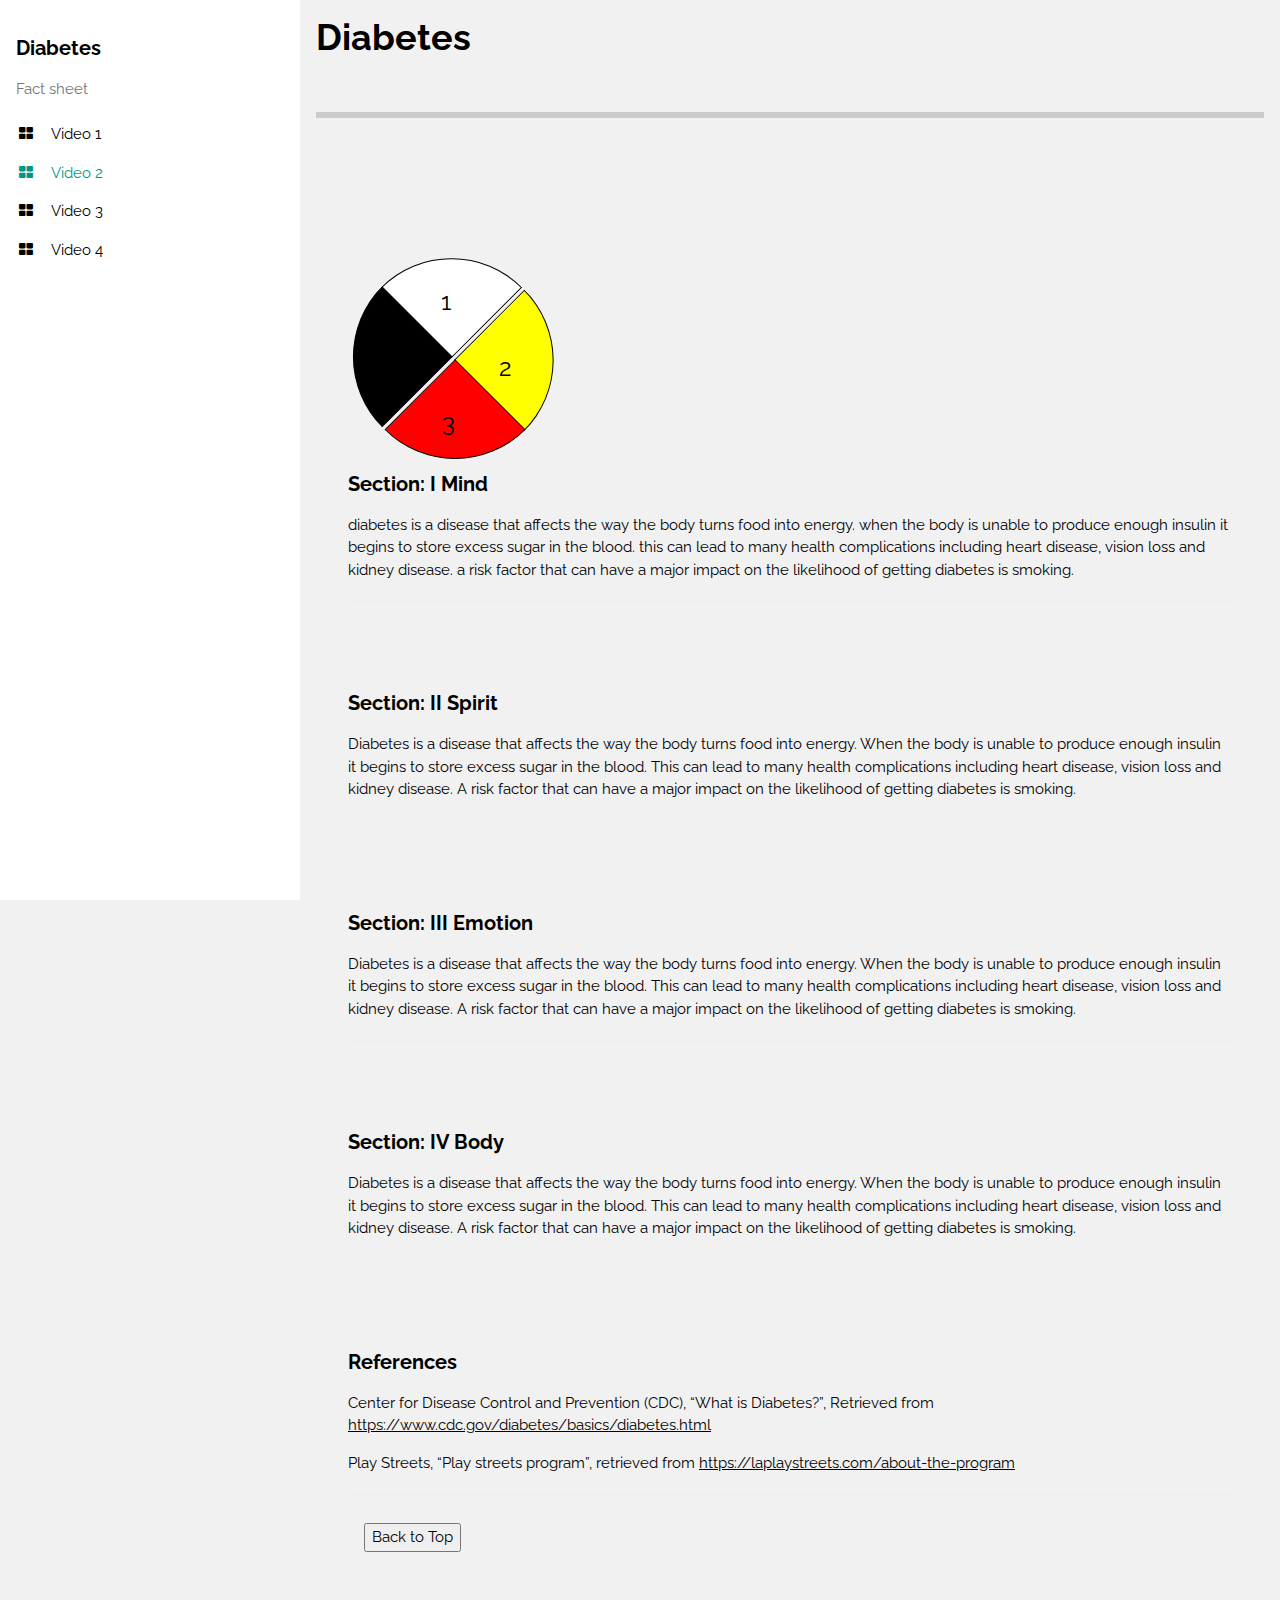
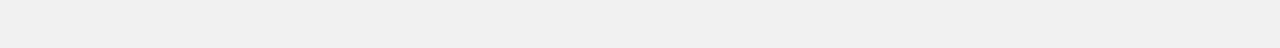
==== page2.html @ fb4cabe8 "added starter files" ====
<!DOCTYPE html>
<html>
<head>
<title>Page 2</title>
<meta charset="UTF-8">
<meta name="viewport" content="width=device-width, initial-scale=1">
<link rel="stylesheet" href="style.css">
<link rel="stylesheet" href="https://fonts.googleapis.com/css?family=Raleway">
<link rel="stylesheet" href="https://cdnjs.cloudflare.com/ajax/libs/font-awesome/4.7.0/css/font-awesome.min.css">
<style>
body,h1,h2,h3,h4,h5,h6 {font-family: "Raleway", sans-serif}
</style>
</head>
<body class="w3-light-grey w3-content" style="max-width:1600px">

<!-- Sidebar/menu -->
<nav class="w3-sidebar w3-collapse w3-white w3-animate-left" style="z-index:3;width:300px;" id="mySidebar"><br>
  <div class="w3-container">
    <a href="#" onclick="w3_close()" class="w3-hide-large w3-right w3-jumbo w3-padding w3-hover-grey" title="close menu">
      <i class="fa fa-remove"></i>
    </a>
    <h4><b>Diabetes</b></h4>
    <p class="w3-text-grey">Fact sheet</p>
  </div>
  <div class="w3-bar-block">

<a href="index.html" onclick="w3_close()" class="w3-bar-item w3-button w3-padding"><i class="fa fa-th-large fa-fw w3-margin-right"></i>Video 1</a> 

<a href="page3.html" onclick="w3_close()" class="w3-bar-item w3-button w3-padding w3-text-teal"><i class="fa fa-th-large fa-fw w3-margin-right"></i>Video 2</a> 

<a href="page3.html" onclick="w3_close()" class="w3-bar-item w3-button w3-padding"><i class="fa fa-th-large fa-fw w3-margin-right"></i>Video 3</a> 

<a href="page4.html" onclick="w3_close()" class="w3-bar-item w3-button w3-padding"><i class="fa fa-th-large fa-fw w3-margin-right"></i>Video 4</a> 

  </div>

</nav>

<!-- Overlay effect when opening sidebar on small screens -->
<div class="w3-overlay w3-hide-large w3-animate-opacity" onclick="w3_close()" style="cursor:pointer" title="close side menu" id="myOverlay"></div>

<!-- !PAGE CONTENT! -->
<div class="w3-main" style="margin-left:300px">

  <!-- Header -->
  <header id="portfolio">
    <span class="w3-button w3-hide-large w3-xxlarge w3-hover-text-grey" onclick="w3_open()"><i class="fa fa-bars"></i></span>
    <div class="w3-container">
    <h1><b>Diabetes</b></h1>
    <div class="w3-section w3-bottombar w3-padding-16">
    </div>
    </div>
  </header>
  

  <div class="w3-container w3-padding-large" style="margin-bottom:32px">
 


    <div class="w3-third w3-container w3-margin-bottom">

<div class="main">
  <div class="parent-div">
      <div class="part1"><span>1</span></div>
      <div class="part2"><span>2</span></div>
    </div>
  <div  class="parent-div">
      <div class="part3"><span>4</span></div>
      <div class="part4"><span>3</span></div>
  </div>
</div>
</div>










  <div class="w3-container w3-padding-large" style="margin-bottom:32px">
    <h4><b>Section: I Mind</b></h4>
    <p>diabetes is a disease that affects the way the body turns food into energy. when the body is unable to produce enough insulin it begins to store excess sugar in the blood. this can lead to many health complications including heart disease, vision loss and kidney disease. a risk factor that can have a major impact on the likelihood of getting diabetes is smoking. </p>

    <hr>
  </div>


  <div class="w3-container w3-padding-large" style="margin-bottom:32px">
    <h4><b>Section: II Spirit</b></h4>
    <p>Diabetes is a disease that affects the way the body turns food into energy. When the body is unable to produce enough insulin it begins to store excess sugar in the blood. This can lead to many health complications including heart disease, vision loss and kidney disease. A risk factor that can have a major impact on the likelihood of getting diabetes is smoking. </p>

    <hr>
  </div>






  <div class="w3-container w3-padding-large" style="margin-bottom:32px">
    <h4><b>Section: III Emotion</b></h4>
    <p>Diabetes is a disease that affects the way the body turns food into energy. When the body is unable to produce enough insulin it begins to store excess sugar in the blood. This can lead to many health complications including heart disease, vision loss and kidney disease. A risk factor that can have a major impact on the likelihood of getting diabetes is smoking. </p>

    <hr>
  </div>






  <div class="w3-container w3-padding-large" style="margin-bottom:32px">
    <h4><b>Section: IV Body</b></h4>
    <p>Diabetes is a disease that affects the way the body turns food into energy. When the body is unable to produce enough insulin it begins to store excess sugar in the blood. This can lead to many health complications including heart disease, vision loss and kidney disease. A risk factor that can have a major impact on the likelihood of getting diabetes is smoking. </p>

    <hr>
  </div>








  <div class="w3-container w3-padding-large" style="margin-bottom:32px">
    <h4><b>References</b></h4>
    <p>Center for Disease Control and Prevention (CDC), “What is Diabetes?”, Retrieved from <a href="https://www.cdc.gov/diabetes/basics/diabetes.html">https://www.cdc.gov/diabetes/basics/diabetes.html</a></p>

    <p>Play Streets, “Play streets program”, retrieved from <a href=" https://laplaystreets.com/about-the-program "> https://laplaystreets.com/about-the-program </a></p>

    <hr>


    
    
  
  <!-- Footer -->
 <footer>
      <a href="#portfolio" onclick="w3_close()" class="w3-bar-item w3-button w3-padding"><button>Back to Top</button></a> 
 </footer>

<!-- End page content -->
</div>

<script>
// Script to open and close sidebar
function w3_open() {
    document.getElementById("mySidebar").style.display = "block";
    document.getElementById("myOverlay").style.display = "block";
}
 
function w3_close() {
    document.getElementById("mySidebar").style.display = "none";
    document.getElementById("myOverlay").style.display = "none";
}
</script>

</body>
</html>
---- style.css ----
/* W3.CSS 4.15 December 2020 by Jan Egil and Borge Refsnes */
html{box-sizing:border-box}*,*:before,*:after{box-sizing:inherit}
/* Extract from normalize.css by Nicolas Gallagher and Jonathan Neal git.io/normalize */
html{-ms-text-size-adjust:100%;-webkit-text-size-adjust:100%}body{margin:0}
article,aside,details,figcaption,figure,footer,header,main,menu,nav,section{display:block}summary{display:list-item}
audio,canvas,progress,video{display:inline-block}progress{vertical-align:baseline}
audio:not([controls]){display:none;height:0}[hidden],template{display:none}
a{background-color:transparent}a:active,a:hover{outline-width:0}
abbr[title]{border-bottom:none;text-decoration:underline;text-decoration:underline dotted}
b,strong{font-weight:bolder}dfn{font-style:italic}mark{background:#ff0;color:#000}
small{font-size:80%}sub,sup{font-size:75%;line-height:0;position:relative;vertical-align:baseline}
sub{bottom:-0.25em}sup{top:-0.5em}figure{margin:1em 40px}img{border-style:none}
code,kbd,pre,samp{font-family:monospace,monospace;font-size:1em}hr{box-sizing:content-box;height:0;overflow:visible}
button,input,select,textarea,optgroup{font:inherit;margin:0}optgroup{font-weight:bold}
button,input{overflow:visible}button,select{text-transform:none}
button,[type=button],[type=reset],[type=submit]{-webkit-appearance:button}
button::-moz-focus-inner,[type=button]::-moz-focus-inner,[type=reset]::-moz-focus-inner,[type=submit]::-moz-focus-inner{border-style:none;padding:0}
button:-moz-focusring,[type=button]:-moz-focusring,[type=reset]:-moz-focusring,[type=submit]:-moz-focusring{outline:1px dotted ButtonText}
fieldset{border:1px solid #c0c0c0;margin:0 2px;padding:.35em .625em .75em}
legend{color:inherit;display:table;max-width:100%;padding:0;white-space:normal}textarea{overflow:auto}
[type=checkbox],[type=radio]{padding:0}
[type=number]::-webkit-inner-spin-button,[type=number]::-webkit-outer-spin-button{height:auto}
[type=search]{-webkit-appearance:textfield;outline-offset:-2px}
[type=search]::-webkit-search-decoration{-webkit-appearance:none}
::-webkit-file-upload-button{-webkit-appearance:button;font:inherit}
/* End extract */
html,body{font-family:Verdana,sans-serif;font-size:15px;line-height:1.5}html{overflow-x:hidden}
h1{font-size:36px}h2{font-size:30px}h3{font-size:24px}h4{font-size:20px}h5{font-size:18px}h6{font-size:16px}
.w3-serif{font-family:serif}.w3-sans-serif{font-family:sans-serif}.w3-cursive{font-family:cursive}.w3-monospace{font-family:monospace}
h1,h2,h3,h4,h5,h6{font-family:"Segoe UI",Arial,sans-serif;font-weight:400;margin:10px 0}.w3-wide{letter-spacing:4px}
hr{border:0;border-top:1px solid #eee;margin:20px 0}
.w3-image{max-width:100%;height:auto}img{vertical-align:middle}a{color:inherit}
.w3-table,.w3-table-all{border-collapse:collapse;border-spacing:0;width:100%;display:table}.w3-table-all{border:1px solid #ccc}
.w3-bordered tr,.w3-table-all tr{border-bottom:1px solid #ddd}.w3-striped tbody tr:nth-child(even){background-color:#f1f1f1}
.w3-table-all tr:nth-child(odd){background-color:#fff}.w3-table-all tr:nth-child(even){background-color:#f1f1f1}
.w3-hoverable tbody tr:hover,.w3-ul.w3-hoverable li:hover{background-color:#ccc}.w3-centered tr th,.w3-centered tr td{text-align:center}
.w3-table td,.w3-table th,.w3-table-all td,.w3-table-all th{padding:8px 8px;display:table-cell;text-align:left;vertical-align:top}
.w3-table th:first-child,.w3-table td:first-child,.w3-table-all th:first-child,.w3-table-all td:first-child{padding-left:16px}
.w3-btn,.w3-button{border:none;display:inline-block;padding:8px 16px;vertical-align:middle;overflow:hidden;text-decoration:none;color:inherit;background-color:inherit;text-align:center;cursor:pointer;white-space:nowrap}
.w3-btn:hover{box-shadow:0 8px 16px 0 rgba(0,0,0,0.2),0 6px 20px 0 rgba(0,0,0,0.19)}
.w3-btn,.w3-button{-webkit-touch-callout:none;-webkit-user-select:none;-khtml-user-select:none;-moz-user-select:none;-ms-user-select:none;user-select:none}   
.w3-disabled,.w3-btn:disabled,.w3-button:disabled{cursor:not-allowed;opacity:0.3}.w3-disabled *,:disabled *{pointer-events:none}
.w3-btn.w3-disabled:hover,.w3-btn:disabled:hover{box-shadow:none}
.w3-badge,.w3-tag{background-color:#000;color:#fff;display:inline-block;padding-left:8px;padding-right:8px;text-align:center}.w3-badge{border-radius:50%}
.w3-ul{list-style-type:none;padding:0;margin:0}.w3-ul li{padding:8px 16px;border-bottom:1px solid #ddd}.w3-ul li:last-child{border-bottom:none}
.w3-tooltip,.w3-display-container{position:relative}.w3-tooltip .w3-text{display:none}.w3-tooltip:hover .w3-text{display:inline-block}
.w3-ripple:active{opacity:0.5}.w3-ripple{transition:opacity 0s}
.w3-input{padding:8px;display:block;border:none;border-bottom:1px solid #ccc;width:100%}
.w3-select{padding:9px 0;width:100%;border:none;border-bottom:1px solid #ccc}
.w3-dropdown-click,.w3-dropdown-hover{position:relative;display:inline-block;cursor:pointer}
.w3-dropdown-hover:hover .w3-dropdown-content{display:block}
.w3-dropdown-hover:first-child,.w3-dropdown-click:hover{background-color:#ccc;color:#000}
.w3-dropdown-hover:hover > .w3-button:first-child,.w3-dropdown-click:hover > .w3-button:first-child{background-color:#ccc;color:#000}
.w3-dropdown-content{cursor:auto;color:#000;background-color:#fff;display:none;position:absolute;min-width:160px;margin:0;padding:0;z-index:1}
.w3-check,.w3-radio{width:24px;height:24px;position:relative;top:6px}
.w3-sidebar{height:100%;width:200px;background-color:#fff;position:fixed!important;z-index:1;overflow:auto}
.w3-bar-block .w3-dropdown-hover,.w3-bar-block .w3-dropdown-click{width:100%}
.w3-bar-block .w3-dropdown-hover .w3-dropdown-content,.w3-bar-block .w3-dropdown-click .w3-dropdown-content{min-width:100%}
.w3-bar-block .w3-dropdown-hover .w3-button,.w3-bar-block .w3-dropdown-click .w3-button{width:100%;text-align:left;padding:8px 16px}
.w3-main,#main{transition:margin-left .4s}
.w3-modal{z-index:3;display:none;padding-top:100px;position:fixed;left:0;top:0;width:100%;height:100%;overflow:auto;background-color:rgb(0,0,0);background-color:rgba(0,0,0,0.4)}
.w3-modal-content{margin:auto;background-color:#fff;position:relative;padding:0;outline:0;width:600px}
.w3-bar{width:100%;overflow:hidden}.w3-center .w3-bar{display:inline-block;width:auto}
.w3-bar .w3-bar-item{padding:8px 16px;float:left;width:auto;border:none;display:block;outline:0}
.w3-bar .w3-dropdown-hover,.w3-bar .w3-dropdown-click{position:static;float:left}
.w3-bar .w3-button{white-space:normal}
.w3-bar-block .w3-bar-item{width:100%;display:block;padding:8px 16px;text-align:left;border:none;white-space:normal;float:none;outline:0}
.w3-bar-block.w3-center .w3-bar-item{text-align:center}.w3-block{display:block;width:100%}
.w3-responsive{display:block;overflow-x:auto}
.w3-container:after,.w3-container:before,.w3-panel:after,.w3-panel:before,.w3-row:after,.w3-row:before,.w3-row-padding:after,.w3-row-padding:before,
.w3-cell-row:before,.w3-cell-row:after,.w3-clear:after,.w3-clear:before,.w3-bar:before,.w3-bar:after{content:"";display:table;clear:both}
.w3-col,.w3-half,.w3-third,.w3-twothird,.w3-threequarter,.w3-quarter{float:left;width:100%}
.w3-col.s1{width:8.33333%}.w3-col.s2{width:16.66666%}.w3-col.s3{width:24.99999%}.w3-col.s4{width:33.33333%}
.w3-col.s5{width:41.66666%}.w3-col.s6{width:49.99999%}.w3-col.s7{width:58.33333%}.w3-col.s8{width:66.66666%}
.w3-col.s9{width:74.99999%}.w3-col.s10{width:83.33333%}.w3-col.s11{width:91.66666%}.w3-col.s12{width:99.99999%}
@media (min-width:601px){.w3-col.m1{width:8.33333%}.w3-col.m2{width:16.66666%}.w3-col.m3,.w3-quarter{width:24.99999%}.w3-col.m4,.w3-third{width:33.33333%}
.w3-col.m5{width:41.66666%}.w3-col.m6,.w3-half{width:49.99999%}.w3-col.m7{width:58.33333%}.w3-col.m8,.w3-twothird{width:66.66666%}
.w3-col.m9,.w3-threequarter{width:74.99999%}.w3-col.m10{width:83.33333%}.w3-col.m11{width:91.66666%}.w3-col.m12{width:99.99999%}}
@media (min-width:993px){.w3-col.l1{width:8.33333%}.w3-col.l2{width:16.66666%}.w3-col.l3{width:24.99999%}.w3-col.l4{width:33.33333%}
.w3-col.l5{width:41.66666%}.w3-col.l6{width:49.99999%}.w3-col.l7{width:58.33333%}.w3-col.l8{width:66.66666%}
.w3-col.l9{width:74.99999%}.w3-col.l10{width:83.33333%}.w3-col.l11{width:91.66666%}.w3-col.l12{width:99.99999%}}
.w3-rest{overflow:hidden}.w3-stretch{margin-left:-16px;margin-right:-16px}
.w3-content,.w3-auto{margin-left:auto;margin-right:auto}.w3-content{max-width:980px}.w3-auto{max-width:1140px}
.w3-cell-row{display:table;width:100%}.w3-cell{display:table-cell}
.w3-cell-top{vertical-align:top}.w3-cell-middle{vertical-align:middle}.w3-cell-bottom{vertical-align:bottom}
.w3-hide{display:none!important}.w3-show-block,.w3-show{display:block!important}.w3-show-inline-block{display:inline-block!important}
@media (max-width:1205px){.w3-auto{max-width:95%}}
@media (max-width:600px){.w3-modal-content{margin:0 10px;width:auto!important}.w3-modal{padding-top:30px}
.w3-dropdown-hover.w3-mobile .w3-dropdown-content,.w3-dropdown-click.w3-mobile .w3-dropdown-content{position:relative}	
.w3-hide-small{display:none!important}.w3-mobile{display:block;width:100%!important}.w3-bar-item.w3-mobile,.w3-dropdown-hover.w3-mobile,.w3-dropdown-click.w3-mobile{text-align:center}
.w3-dropdown-hover.w3-mobile,.w3-dropdown-hover.w3-mobile .w3-btn,.w3-dropdown-hover.w3-mobile .w3-button,.w3-dropdown-click.w3-mobile,.w3-dropdown-click.w3-mobile .w3-btn,.w3-dropdown-click.w3-mobile .w3-button{width:100%}}
@media (max-width:768px){.w3-modal-content{width:500px}.w3-modal{padding-top:50px}}
@media (min-width:993px){.w3-modal-content{width:900px}.w3-hide-large{display:none!important}.w3-sidebar.w3-collapse{display:block!important}}
@media (max-width:992px) and (min-width:601px){.w3-hide-medium{display:none!important}}
@media (max-width:992px){.w3-sidebar.w3-collapse{display:none}.w3-main{margin-left:0!important;margin-right:0!important}.w3-auto{max-width:100%}}
.w3-top,.w3-bottom{position:fixed;width:100%;z-index:1}.w3-top{top:0}.w3-bottom{bottom:0}
.w3-overlay{position:fixed;display:none;width:100%;height:100%;top:0;left:0;right:0;bottom:0;background-color:rgba(0,0,0,0.5);z-index:2}
.w3-display-topleft{position:absolute;left:0;top:0}.w3-display-topright{position:absolute;right:0;top:0}
.w3-display-bottomleft{position:absolute;left:0;bottom:0}.w3-display-bottomright{position:absolute;right:0;bottom:0}
.w3-display-middle{position:absolute;top:50%;left:50%;transform:translate(-50%,-50%);-ms-transform:translate(-50%,-50%)}
.w3-display-left{position:absolute;top:50%;left:0%;transform:translate(0%,-50%);-ms-transform:translate(-0%,-50%)}
.w3-display-right{position:absolute;top:50%;right:0%;transform:translate(0%,-50%);-ms-transform:translate(0%,-50%)}
.w3-display-topmiddle{position:absolute;left:50%;top:0;transform:translate(-50%,0%);-ms-transform:translate(-50%,0%)}
.w3-display-bottommiddle{position:absolute;left:50%;bottom:0;transform:translate(-50%,0%);-ms-transform:translate(-50%,0%)}
.w3-display-container:hover .w3-display-hover{display:block}.w3-display-container:hover span.w3-display-hover{display:inline-block}.w3-display-hover{display:none}
.w3-display-position{position:absolute}
.w3-circle{border-radius:50%}
.w3-round-small{border-radius:2px}.w3-round,.w3-round-medium{border-radius:4px}.w3-round-large{border-radius:8px}.w3-round-xlarge{border-radius:16px}.w3-round-xxlarge{border-radius:32px}
.w3-row-padding,.w3-row-padding>.w3-half,.w3-row-padding>.w3-third,.w3-row-padding>.w3-twothird,.w3-row-padding>.w3-threequarter,.w3-row-padding>.w3-quarter,.w3-row-padding>.w3-col{padding:0 8px}
.w3-container,.w3-panel{padding:0.01em 16px}.w3-panel{margin-top:16px;margin-bottom:16px}
.w3-code,.w3-codespan{font-family:Consolas,"courier new";font-size:16px}
.w3-code{width:auto;background-color:#fff;padding:8px 12px;border-left:4px solid #4CAF50;word-wrap:break-word}
.w3-codespan{color:crimson;background-color:#f1f1f1;padding-left:4px;padding-right:4px;font-size:110%}
.w3-card,.w3-card-2{box-shadow:0 2px 5px 0 rgba(0,0,0,0.16),0 2px 10px 0 rgba(0,0,0,0.12)}
.w3-card-4,.w3-hover-shadow:hover{box-shadow:0 4px 10px 0 rgba(0,0,0,0.2),0 4px 20px 0 rgba(0,0,0,0.19)}
.w3-spin{animation:w3-spin 2s infinite linear}@keyframes w3-spin{0%{transform:rotate(0deg)}100%{transform:rotate(359deg)}}
.w3-animate-fading{animation:fading 10s infinite}@keyframes fading{0%{opacity:0}50%{opacity:1}100%{opacity:0}}
.w3-animate-opacity{animation:opac 0.8s}@keyframes opac{from{opacity:0} to{opacity:1}}
.w3-animate-top{position:relative;animation:animatetop 0.4s}@keyframes animatetop{from{top:-300px;opacity:0} to{top:0;opacity:1}}
.w3-animate-left{position:relative;animation:animateleft 0.4s}@keyframes animateleft{from{left:-300px;opacity:0} to{left:0;opacity:1}}
.w3-animate-right{position:relative;animation:animateright 0.4s}@keyframes animateright{from{right:-300px;opacity:0} to{right:0;opacity:1}}
.w3-animate-bottom{position:relative;animation:animatebottom 0.4s}@keyframes animatebottom{from{bottom:-300px;opacity:0} to{bottom:0;opacity:1}}
.w3-animate-zoom {animation:animatezoom 0.6s}@keyframes animatezoom{from{transform:scale(0)} to{transform:scale(1)}}
.w3-animate-input{transition:width 0.4s ease-in-out}.w3-animate-input:focus{width:100%!important}
.w3-opacity,.w3-hover-opacity:hover{opacity:0.60}.w3-opacity-off,.w3-hover-opacity-off:hover{opacity:1}
.w3-opacity-max{opacity:0.25}.w3-opacity-min{opacity:0.75}
.w3-greyscale-max,.w3-grayscale-max,.w3-hover-greyscale:hover,.w3-hover-grayscale:hover{filter:grayscale(100%)}
.w3-greyscale,.w3-grayscale{filter:grayscale(75%)}.w3-greyscale-min,.w3-grayscale-min{filter:grayscale(50%)}
.w3-sepia{filter:sepia(75%)}.w3-sepia-max,.w3-hover-sepia:hover{filter:sepia(100%)}.w3-sepia-min{filter:sepia(50%)}
.w3-tiny{font-size:10px!important}.w3-small{font-size:12px!important}.w3-medium{font-size:15px!important}.w3-large{font-size:18px!important}
.w3-xlarge{font-size:24px!important}.w3-xxlarge{font-size:36px!important}.w3-xxxlarge{font-size:48px!important}.w3-jumbo{font-size:64px!important}
.w3-left-align{text-align:left!important}.w3-right-align{text-align:right!important}.w3-justify{text-align:justify!important}.w3-center{text-align:center!important}
.w3-border-0{border:0!important}.w3-border{border:1px solid #ccc!important}
.w3-border-top{border-top:1px solid #ccc!important}.w3-border-bottom{border-bottom:1px solid #ccc!important}
.w3-border-left{border-left:1px solid #ccc!important}.w3-border-right{border-right:1px solid #ccc!important}
.w3-topbar{border-top:6px solid #ccc!important}.w3-bottombar{border-bottom:6px solid #ccc!important}
.w3-leftbar{border-left:6px solid #ccc!important}.w3-rightbar{border-right:6px solid #ccc!important}
.w3-section,.w3-code{margin-top:16px!important;margin-bottom:16px!important}
.w3-margin{margin:16px!important}.w3-margin-top{margin-top:16px!important}.w3-margin-bottom{margin-bottom:16px!important}
.w3-margin-left{margin-left:16px!important}.w3-margin-right{margin-right:16px!important}
.w3-padding-small{padding:4px 8px!important}.w3-padding{padding:8px 16px!important}.w3-padding-large{padding:12px 24px!important}
.w3-padding-16{padding-top:16px!important;padding-bottom:16px!important}.w3-padding-24{padding-top:24px!important;padding-bottom:24px!important}
.w3-padding-32{padding-top:32px!important;padding-bottom:32px!important}.w3-padding-48{padding-top:48px!important;padding-bottom:48px!important}
.w3-padding-64{padding-top:64px!important;padding-bottom:64px!important}
.w3-padding-top-64{padding-top:64px!important}.w3-padding-top-48{padding-top:48px!important}
.w3-padding-top-32{padding-top:32px!important}.w3-padding-top-24{padding-top:24px!important}
.w3-left{float:left!important}.w3-right{float:right!important}
.w3-button:hover{color:#000!important;background-color:#ccc!important}
.w3-transparent,.w3-hover-none:hover{background-color:transparent!important}
.w3-hover-none:hover{box-shadow:none!important}
/* Colors */
.w3-amber,.w3-hover-amber:hover{color:#000!important;background-color:#ffc107!important}
.w3-aqua,.w3-hover-aqua:hover{color:#000!important;background-color:#00ffff!important}
.w3-blue,.w3-hover-blue:hover{color:#fff!important;background-color:#2196F3!important}
.w3-light-blue,.w3-hover-light-blue:hover{color:#000!important;background-color:#87CEEB!important}
.w3-brown,.w3-hover-brown:hover{color:#fff!important;background-color:#795548!important}
.w3-cyan,.w3-hover-cyan:hover{color:#000!important;background-color:#00bcd4!important}
.w3-blue-grey,.w3-hover-blue-grey:hover,.w3-blue-gray,.w3-hover-blue-gray:hover{color:#fff!important;background-color:#607d8b!important}
.w3-green,.w3-hover-green:hover{color:#fff!important;background-color:#4CAF50!important}
.w3-light-green,.w3-hover-light-green:hover{color:#000!important;background-color:#8bc34a!important}
.w3-indigo,.w3-hover-indigo:hover{color:#fff!important;background-color:#3f51b5!important}
.w3-khaki,.w3-hover-khaki:hover{color:#000!important;background-color:#f0e68c!important}
.w3-lime,.w3-hover-lime:hover{color:#000!important;background-color:#cddc39!important}
.w3-orange,.w3-hover-orange:hover{color:#000!important;background-color:#ff9800!important}
.w3-deep-orange,.w3-hover-deep-orange:hover{color:#fff!important;background-color:#ff5722!important}
.w3-pink,.w3-hover-pink:hover{color:#fff!important;background-color:#e91e63!important}
.w3-purple,.w3-hover-purple:hover{color:#fff!important;background-color:#9c27b0!important}
.w3-deep-purple,.w3-hover-deep-purple:hover{color:#fff!important;background-color:#673ab7!important}
.w3-red,.w3-hover-red:hover{color:#fff!important;background-color:#f44336!important}
.w3-sand,.w3-hover-sand:hover{color:#000!important;background-color:#fdf5e6!important}
.w3-teal,.w3-hover-teal:hover{color:#fff!important;background-color:#009688!important}
.w3-yellow,.w3-hover-yellow:hover{color:#000!important;background-color:#ffeb3b!important}
.w3-white,.w3-hover-white:hover{color:#000!important;background-color:#fff!important}
.w3-black,.w3-hover-black:hover{color:#fff!important;background-color:#000!important}
.w3-grey,.w3-hover-grey:hover,.w3-gray,.w3-hover-gray:hover{color:#000!important;background-color:#9e9e9e!important}
.w3-light-grey,.w3-hover-light-grey:hover,.w3-light-gray,.w3-hover-light-gray:hover{color:#000!important;background-color:#f1f1f1!important}
.w3-dark-grey,.w3-hover-dark-grey:hover,.w3-dark-gray,.w3-hover-dark-gray:hover{color:#fff!important;background-color:#616161!important}
.w3-pale-red,.w3-hover-pale-red:hover{color:#000!important;background-color:#ffdddd!important}
.w3-pale-green,.w3-hover-pale-green:hover{color:#000!important;background-color:#ddffdd!important}
.w3-pale-yellow,.w3-hover-pale-yellow:hover{color:#000!important;background-color:#ffffcc!important}
.w3-pale-blue,.w3-hover-pale-blue:hover{color:#000!important;background-color:#ddffff!important}
.w3-text-amber,.w3-hover-text-amber:hover{color:#ffc107!important}
.w3-text-aqua,.w3-hover-text-aqua:hover{color:#00ffff!important}
.w3-text-blue,.w3-hover-text-blue:hover{color:#2196F3!important}
.w3-text-light-blue,.w3-hover-text-light-blue:hover{color:#87CEEB!important}
.w3-text-brown,.w3-hover-text-brown:hover{color:#795548!important}
.w3-text-cyan,.w3-hover-text-cyan:hover{color:#00bcd4!important}
.w3-text-blue-grey,.w3-hover-text-blue-grey:hover,.w3-text-blue-gray,.w3-hover-text-blue-gray:hover{color:#607d8b!important}
.w3-text-green,.w3-hover-text-green:hover{color:#4CAF50!important}
.w3-text-light-green,.w3-hover-text-light-green:hover{color:#8bc34a!important}
.w3-text-indigo,.w3-hover-text-indigo:hover{color:#3f51b5!important}
.w3-text-khaki,.w3-hover-text-khaki:hover{color:#b4aa50!important}
.w3-text-lime,.w3-hover-text-lime:hover{color:#cddc39!important}
.w3-text-orange,.w3-hover-text-orange:hover{color:#ff9800!important}
.w3-text-deep-orange,.w3-hover-text-deep-orange:hover{color:#ff5722!important}
.w3-text-pink,.w3-hover-text-pink:hover{color:#e91e63!important}
.w3-text-purple,.w3-hover-text-purple:hover{color:#9c27b0!important}
.w3-text-deep-purple,.w3-hover-text-deep-purple:hover{color:#673ab7!important}
.w3-text-red,.w3-hover-text-red:hover{color:#f44336!important}
.w3-text-sand,.w3-hover-text-sand:hover{color:#fdf5e6!important}
.w3-text-teal,.w3-hover-text-teal:hover{color:#009688!important}
.w3-text-yellow,.w3-hover-text-yellow:hover{color:#d2be0e!important}
.w3-text-white,.w3-hover-text-white:hover{color:#fff!important}
.w3-text-black,.w3-hover-text-black:hover{color:#000!important}
.w3-text-grey,.w3-hover-text-grey:hover,.w3-text-gray,.w3-hover-text-gray:hover{color:#757575!important}
.w3-text-light-grey,.w3-hover-text-light-grey:hover,.w3-text-light-gray,.w3-hover-text-light-gray:hover{color:#f1f1f1!important}
.w3-text-dark-grey,.w3-hover-text-dark-grey:hover,.w3-text-dark-gray,.w3-hover-text-dark-gray:hover{color:#3a3a3a!important}
.w3-border-amber,.w3-hover-border-amber:hover{border-color:#ffc107!important}
.w3-border-aqua,.w3-hover-border-aqua:hover{border-color:#00ffff!important}
.w3-border-blue,.w3-hover-border-blue:hover{border-color:#2196F3!important}
.w3-border-light-blue,.w3-hover-border-light-blue:hover{border-color:#87CEEB!important}
.w3-border-brown,.w3-hover-border-brown:hover{border-color:#795548!important}
.w3-border-cyan,.w3-hover-border-cyan:hover{border-color:#00bcd4!important}
.w3-border-blue-grey,.w3-hover-border-blue-grey:hover,.w3-border-blue-gray,.w3-hover-border-blue-gray:hover{border-color:#607d8b!important}
.w3-border-green,.w3-hover-border-green:hover{border-color:#4CAF50!important}
.w3-border-light-green,.w3-hover-border-light-green:hover{border-color:#8bc34a!important}
.w3-border-indigo,.w3-hover-border-indigo:hover{border-color:#3f51b5!important}
.w3-border-khaki,.w3-hover-border-khaki:hover{border-color:#f0e68c!important}
.w3-border-lime,.w3-hover-border-lime:hover{border-color:#cddc39!important}
.w3-border-orange,.w3-hover-border-orange:hover{border-color:#ff9800!important}
.w3-border-deep-orange,.w3-hover-border-deep-orange:hover{border-color:#ff5722!important}
.w3-border-pink,.w3-hover-border-pink:hover{border-color:#e91e63!important}
.w3-border-purple,.w3-hover-border-purple:hover{border-color:#9c27b0!important}
.w3-border-deep-purple,.w3-hover-border-deep-purple:hover{border-color:#673ab7!important}
.w3-border-red,.w3-hover-border-red:hover{border-color:#f44336!important}
.w3-border-sand,.w3-hover-border-sand:hover{border-color:#fdf5e6!important}
.w3-border-teal,.w3-hover-border-teal:hover{border-color:#009688!important}
.w3-border-yellow,.w3-hover-border-yellow:hover{border-color:#ffeb3b!important}
.w3-border-white,.w3-hover-border-white:hover{border-color:#fff!important}
.w3-border-black,.w3-hover-border-black:hover{border-color:#000!important}
.w3-border-grey,.w3-hover-border-grey:hover,.w3-border-gray,.w3-hover-border-gray:hover{border-color:#9e9e9e!important}
.w3-border-light-grey,.w3-hover-border-light-grey:hover,.w3-border-light-gray,.w3-hover-border-light-gray:hover{border-color:#f1f1f1!important}
.w3-border-dark-grey,.w3-hover-border-dark-grey:hover,.w3-border-dark-gray,.w3-hover-border-dark-gray:hover{border-color:#616161!important}
.w3-border-pale-red,.w3-hover-border-pale-red:hover{border-color:#ffe7e7!important}.w3-border-pale-green,.w3-hover-border-pale-green:hover{border-color:#e7ffe7!important}
.w3-border-pale-yellow,.w3-hover-border-pale-yellow:hover{border-color:#ffffcc!important}.w3-border-pale-blue,.w3-hover-border-pale-blue:hover{border-color:#e7ffff!important}









.main{
  transform: rotate(45deg);
  margin:100px;
}

.parent-div{
    width: 201px;
}

.parent-div div{
width:100px;
height: 100px;
display:block; 
    margin: -1px;
    position: relative;
    border: solid 1px;
}


.part1{
border-radius:100% 0 0 0 ;
float:left;
background-color: white;
}
.part2{
border-radius: 0 100% 0 0 ;
float:right;
background-color: yellow;
}
.part3{
border-radius:0 0 0 100% ;
float:left;
background-color: black;
}
.part4{
border-radius:0 0 100% 0;
float:right;
background-color: red;
}

.parent-div div span{
    position: absolute;
    transform: rotate(-45deg);
    font-size: 24px;

}
.parent-div .part1 span{
    top: 45px;
    left: 50px;

}
.parent-div .part2 span{
       top: 50px;
    left: 35px;

}


.parent-div .part3 span{
    top: 30%;
    left: 53%;

}
.parent-div .part4 span{
    top: 31px;
    left: 33px;

}










.moon {
  width: 100px;
  height: 100px;
  border: 2px solid #ffffff;
  border-radius: 50%;
  overflow: hidden;
  position: relative;
  background-color: #fff;
  transform: translateZ(0);
  
  &::before {
    content: " ";
    display: block;
    position: absolute;
    top: 0; left: 0;
    background-color: #222;
    width: 50%; height: 100%;
    animation: flip 2s 1s steps(2) infinite alternate;
  }
}

.disc {
  transform-style: preserve-3d;
  width: 100%;
  height: 100%;
  animation: rotate 4s linear infinite;
  
  &::before, &::after {
    content: " ";
    display: block;
    transform-style: preserve-3d;
    width: 100%;
    height: 100%;
    border-radius: 50%;
    transition: transform 4s;
    position: absolute;
    backface-visibility: hidden;
  }
  &::before {
    background-color: #222;
  }
  &::after {
    background-color: #fff;
    transform: rotateY(180deg);
  }
}

@keyframes rotate {
  0%   { transform: rotateY(0deg); }
  100% { transform: rotateY(360deg); }
}

@keyframes flip {
  0%   { left: 0; }
  100% { left: 100%; }
}
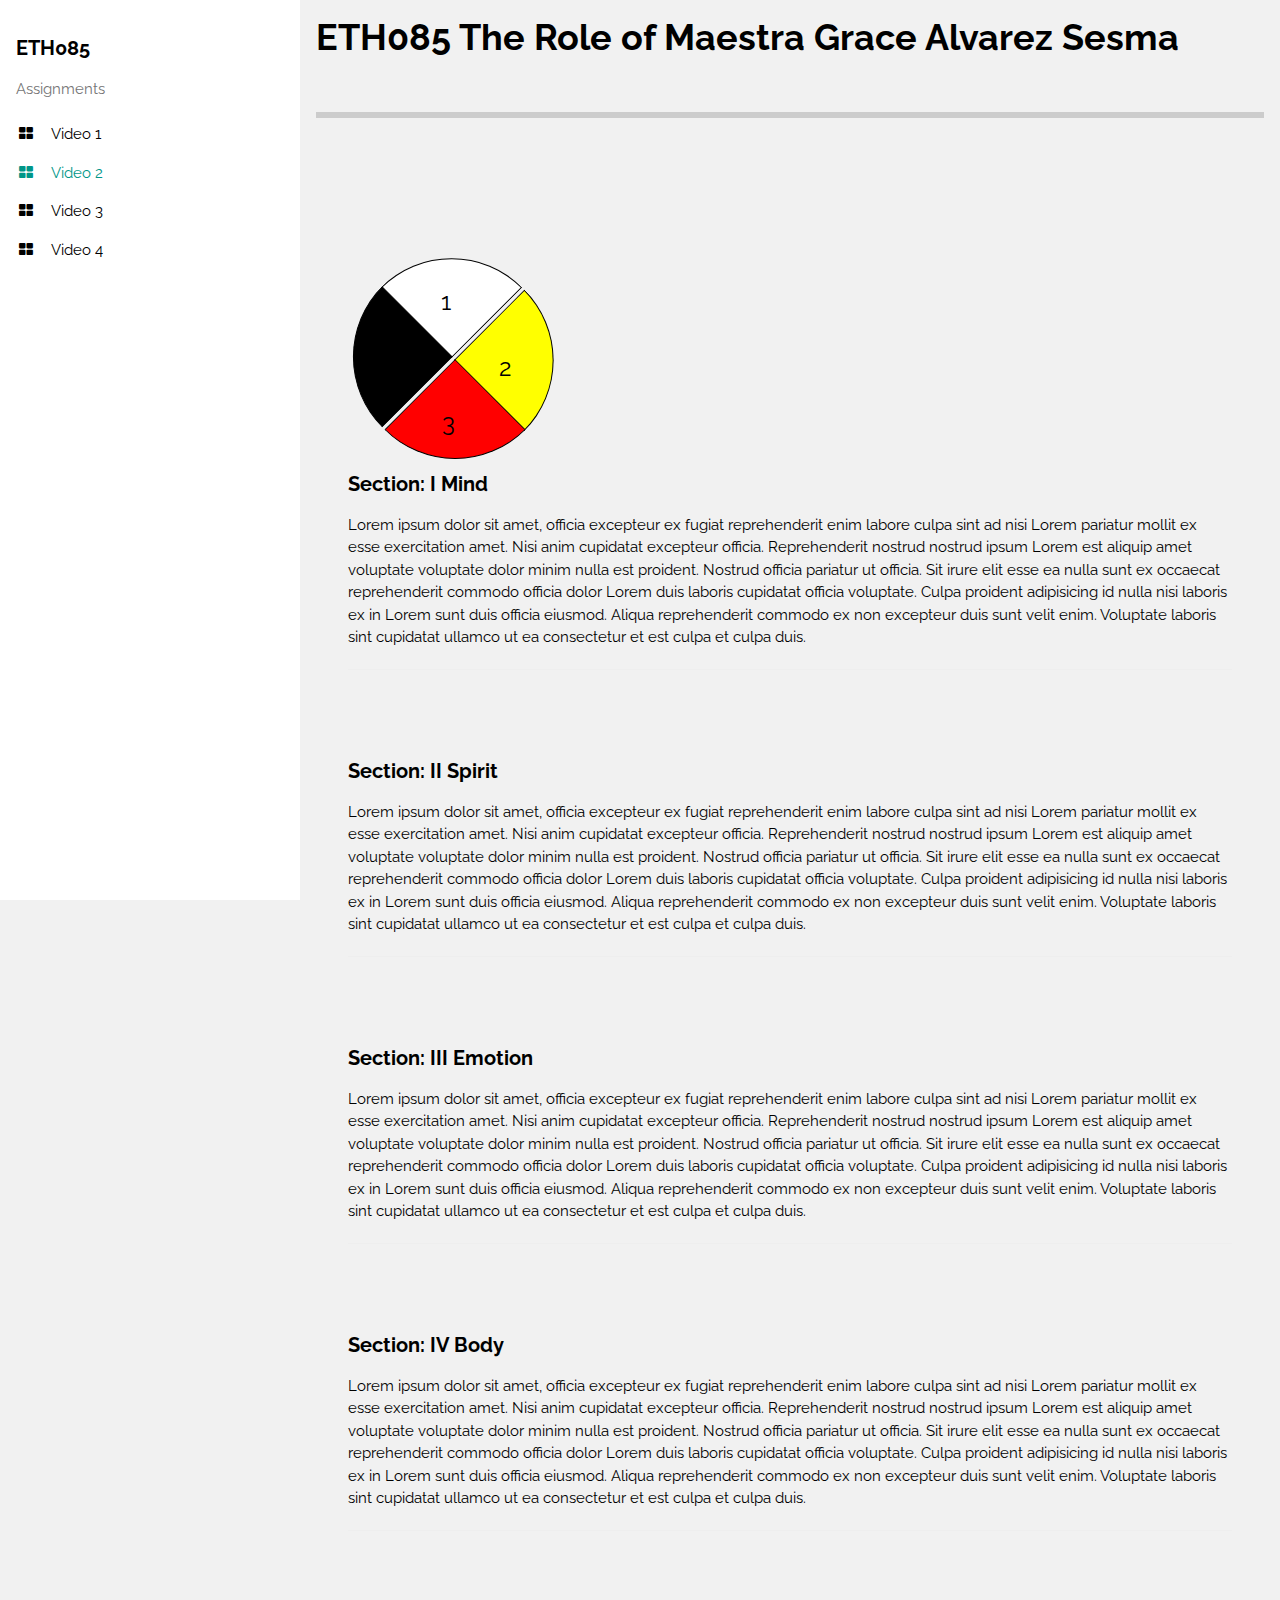
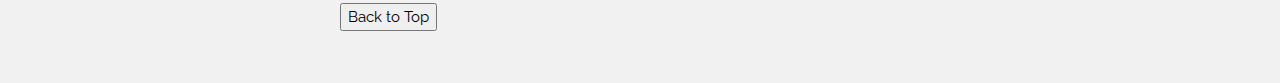
==== commit d3c7351f: "fixed the navbar and titles" ====
--- a/page2.html
+++ b/page2.html
@@ -20,8 +20,8 @@
     <a href="#" onclick="w3_close()" class="w3-hide-large w3-right w3-jumbo w3-padding w3-hover-grey" title="close menu">
       <i class="fa fa-remove"></i>
     </a>
-    <h4><b>Diabetes</b></h4>
-    <p class="w3-text-grey">Fact sheet</p>
+    <h4><b>ETH085</b></h4>
+    <p class="w3-text-grey">Assignments</p>
   </div>
   <div class="w3-bar-block">
 
@@ -31,7 +31,7 @@
 
 <a href="page3.html" onclick="w3_close()" class="w3-bar-item w3-button w3-padding"><i class="fa fa-th-large fa-fw w3-margin-right"></i>Video 3</a> 
 
-<a href="page4.html" onclick="w3_close()" class="w3-bar-item w3-button w3-padding"><i class="fa fa-th-large fa-fw w3-margin-right"></i>Video 4</a> 
+<a href="#" onclick="w3_close()" class="w3-bar-item w3-button w3-padding"><i class="fa fa-th-large fa-fw w3-margin-right"></i>Video 4</a> 
 
   </div>
 
@@ -47,7 +47,7 @@
   <header id="portfolio">
     <span class="w3-button w3-hide-large w3-xxlarge w3-hover-text-grey" onclick="w3_open()"><i class="fa fa-bars"></i></span>
     <div class="w3-container">
-    <h1><b>Diabetes</b></h1>
+    <h1><b>ETH085 The Role of Maestra Grace Alvarez Sesma</b></h1>
     <div class="w3-section w3-bottombar w3-padding-16">
     </div>
     </div>
@@ -67,7 +67,7 @@
     </div>
   <div  class="parent-div">
       <div class="part3"><span>4</span></div>
-      <div class="part4"><span>3</span></div>
+      <div class="part4 coloring"><span>3</span></div>
   </div>
 </div>
 </div>
@@ -83,7 +83,7 @@
 
   <div class="w3-container w3-padding-large" style="margin-bottom:32px">
     <h4><b>Section: I Mind</b></h4>
-    <p>diabetes is a disease that affects the way the body turns food into energy. when the body is unable to produce enough insulin it begins to store excess sugar in the blood. this can lead to many health complications including heart disease, vision loss and kidney disease. a risk factor that can have a major impact on the likelihood of getting diabetes is smoking. </p>
+    <p>Lorem ipsum dolor sit amet, officia excepteur ex fugiat reprehenderit enim labore culpa sint ad nisi Lorem pariatur mollit ex esse exercitation amet. Nisi anim cupidatat excepteur officia. Reprehenderit nostrud nostrud ipsum Lorem est aliquip amet voluptate voluptate dolor minim nulla est proident. Nostrud officia pariatur ut officia. Sit irure elit esse ea nulla sunt ex occaecat reprehenderit commodo officia dolor Lorem duis laboris cupidatat officia voluptate. Culpa proident adipisicing id nulla nisi laboris ex in Lorem sunt duis officia eiusmod. Aliqua reprehenderit commodo ex non excepteur duis sunt velit enim. Voluptate laboris sint cupidatat ullamco ut ea consectetur et est culpa et culpa duis.</p>
 
     <hr>
   </div>
@@ -91,7 +91,7 @@
 
   <div class="w3-container w3-padding-large" style="margin-bottom:32px">
     <h4><b>Section: II Spirit</b></h4>
-    <p>Diabetes is a disease that affects the way the body turns food into energy. When the body is unable to produce enough insulin it begins to store excess sugar in the blood. This can lead to many health complications including heart disease, vision loss and kidney disease. A risk factor that can have a major impact on the likelihood of getting diabetes is smoking. </p>
+    <p>Lorem ipsum dolor sit amet, officia excepteur ex fugiat reprehenderit enim labore culpa sint ad nisi Lorem pariatur mollit ex esse exercitation amet. Nisi anim cupidatat excepteur officia. Reprehenderit nostrud nostrud ipsum Lorem est aliquip amet voluptate voluptate dolor minim nulla est proident. Nostrud officia pariatur ut officia. Sit irure elit esse ea nulla sunt ex occaecat reprehenderit commodo officia dolor Lorem duis laboris cupidatat officia voluptate. Culpa proident adipisicing id nulla nisi laboris ex in Lorem sunt duis officia eiusmod. Aliqua reprehenderit commodo ex non excepteur duis sunt velit enim. Voluptate laboris sint cupidatat ullamco ut ea consectetur et est culpa et culpa duis.</p>
 
     <hr>
   </div>
@@ -103,7 +103,7 @@
 
   <div class="w3-container w3-padding-large" style="margin-bottom:32px">
     <h4><b>Section: III Emotion</b></h4>
-    <p>Diabetes is a disease that affects the way the body turns food into energy. When the body is unable to produce enough insulin it begins to store excess sugar in the blood. This can lead to many health complications including heart disease, vision loss and kidney disease. A risk factor that can have a major impact on the likelihood of getting diabetes is smoking. </p>
+    <p>Lorem ipsum dolor sit amet, officia excepteur ex fugiat reprehenderit enim labore culpa sint ad nisi Lorem pariatur mollit ex esse exercitation amet. Nisi anim cupidatat excepteur officia. Reprehenderit nostrud nostrud ipsum Lorem est aliquip amet voluptate voluptate dolor minim nulla est proident. Nostrud officia pariatur ut officia. Sit irure elit esse ea nulla sunt ex occaecat reprehenderit commodo officia dolor Lorem duis laboris cupidatat officia voluptate. Culpa proident adipisicing id nulla nisi laboris ex in Lorem sunt duis officia eiusmod. Aliqua reprehenderit commodo ex non excepteur duis sunt velit enim. Voluptate laboris sint cupidatat ullamco ut ea consectetur et est culpa et culpa duis.</p>
 
     <hr>
   </div>
@@ -115,25 +115,11 @@
 
   <div class="w3-container w3-padding-large" style="margin-bottom:32px">
     <h4><b>Section: IV Body</b></h4>
-    <p>Diabetes is a disease that affects the way the body turns food into energy. When the body is unable to produce enough insulin it begins to store excess sugar in the blood. This can lead to many health complications including heart disease, vision loss and kidney disease. A risk factor that can have a major impact on the likelihood of getting diabetes is smoking. </p>
+    <p>Lorem ipsum dolor sit amet, officia excepteur ex fugiat reprehenderit enim labore culpa sint ad nisi Lorem pariatur mollit ex esse exercitation amet. Nisi anim cupidatat excepteur officia. Reprehenderit nostrud nostrud ipsum Lorem est aliquip amet voluptate voluptate dolor minim nulla est proident. Nostrud officia pariatur ut officia. Sit irure elit esse ea nulla sunt ex occaecat reprehenderit commodo officia dolor Lorem duis laboris cupidatat officia voluptate. Culpa proident adipisicing id nulla nisi laboris ex in Lorem sunt duis officia eiusmod. Aliqua reprehenderit commodo ex non excepteur duis sunt velit enim. Voluptate laboris sint cupidatat ullamco ut ea consectetur et est culpa et culpa duis.</p>
 
     <hr>
   </div>
 
-
-
-
-
-
-
-
-  <div class="w3-container w3-padding-large" style="margin-bottom:32px">
-    <h4><b>References</b></h4>
-    <p>Center for Disease Control and Prevention (CDC), “What is Diabetes?”, Retrieved from <a href="https://www.cdc.gov/diabetes/basics/diabetes.html">https://www.cdc.gov/diabetes/basics/diabetes.html</a></p>
-
-    <p>Play Streets, “Play streets program”, retrieved from <a href=" https://laplaystreets.com/about-the-program "> https://laplaystreets.com/about-the-program </a></p>
-
-    <hr>
 
 
     
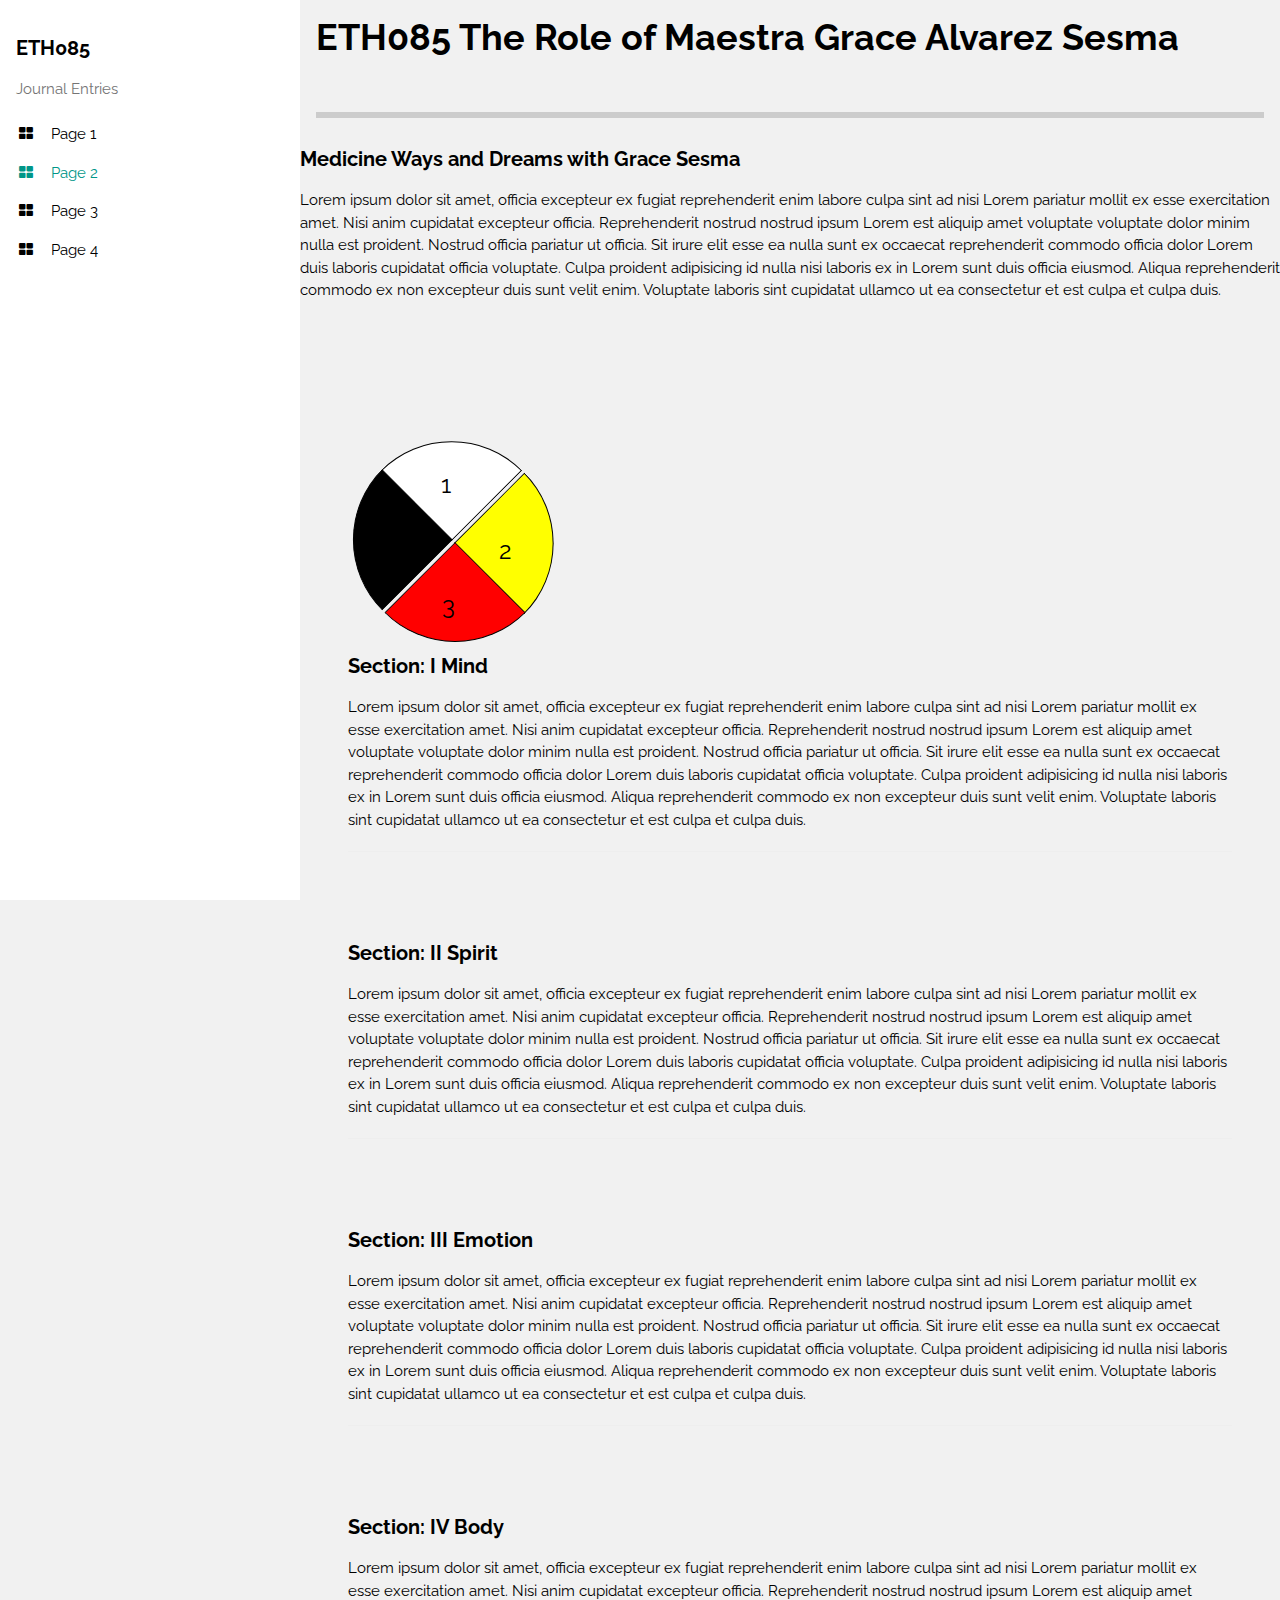
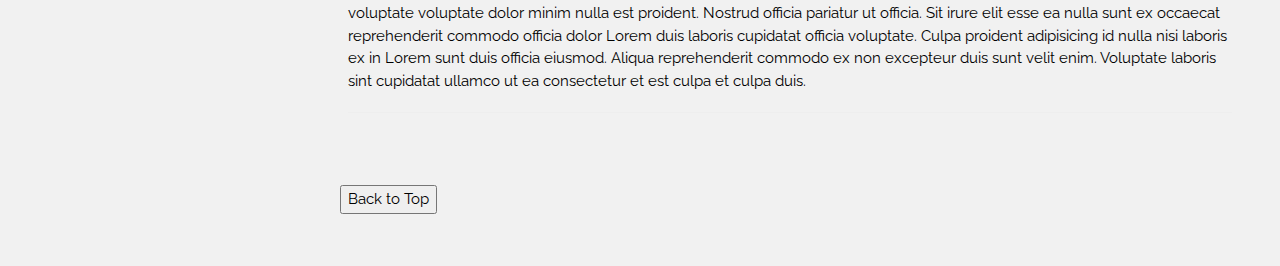
==== commit 54165550: "changed navbar names" ====
--- a/page2.html
+++ b/page2.html
@@ -21,17 +21,17 @@
       <i class="fa fa-remove"></i>
     </a>
     <h4><b>ETH085</b></h4>
-    <p class="w3-text-grey">Assignments</p>
+    <p class="w3-text-grey">Journal Entries</p>
   </div>
   <div class="w3-bar-block">
 
-<a href="index.html" onclick="w3_close()" class="w3-bar-item w3-button w3-padding"><i class="fa fa-th-large fa-fw w3-margin-right"></i>Video 1</a> 
+<a href="index.html" onclick="w3_close()" class="w3-bar-item w3-button w3-padding"><i class="fa fa-th-large fa-fw w3-margin-right"></i>Page 1</a> 
 
-<a href="page3.html" onclick="w3_close()" class="w3-bar-item w3-button w3-padding w3-text-teal"><i class="fa fa-th-large fa-fw w3-margin-right"></i>Video 2</a> 
+<a href="page3.html" onclick="w3_close()" class="w3-bar-item w3-button w3-padding w3-text-teal"><i class="fa fa-th-large fa-fw w3-margin-right"></i>Page 2</a> 
 
-<a href="page3.html" onclick="w3_close()" class="w3-bar-item w3-button w3-padding"><i class="fa fa-th-large fa-fw w3-margin-right"></i>Video 3</a> 
+<a href="page3.html" onclick="w3_close()" class="w3-bar-item w3-button w3-padding"><i class="fa fa-th-large fa-fw w3-margin-right"></i>Page 3</a> 
 
-<a href="#" onclick="w3_close()" class="w3-bar-item w3-button w3-padding"><i class="fa fa-th-large fa-fw w3-margin-right"></i>Video 4</a> 
+<a href="#" onclick="w3_close()" class="w3-bar-item w3-button w3-padding"><i class="fa fa-th-large fa-fw w3-margin-right"></i>Page 4</a> 
 
   </div>
 
@@ -52,14 +52,18 @@
     </div>
     </div>
   </header>
-  
+ 
+<h4><b>Medicine Ways and Dreams with Grace Sesma</b></h4>
+<p>Lorem ipsum dolor sit amet, officia excepteur ex fugiat reprehenderit enim labore culpa sint ad nisi Lorem pariatur mollit ex esse exercitation amet. Nisi anim cupidatat excepteur officia. Reprehenderit nostrud nostrud ipsum Lorem est aliquip amet voluptate voluptate dolor minim nulla est proident. Nostrud officia pariatur ut officia. Sit irure elit esse ea nulla sunt ex occaecat reprehenderit commodo officia dolor Lorem duis laboris cupidatat officia voluptate. Culpa proident adipisicing id nulla nisi laboris ex in Lorem sunt duis officia eiusmod. Aliqua reprehenderit commodo ex non excepteur duis sunt velit enim. Voluptate laboris sint cupidatat ullamco ut ea consectetur et est culpa et culpa duis.</p>
+
+ 
 
   <div class="w3-container w3-padding-large" style="margin-bottom:32px">
  
 
+<div class="w3-third w3-container w3-margin-bottom">
 
-    <div class="w3-third w3-container w3-margin-bottom">
-
+	<!-- Health Wheel -->
 <div class="main">
   <div class="parent-div">
       <div class="part1"><span>1</span></div>
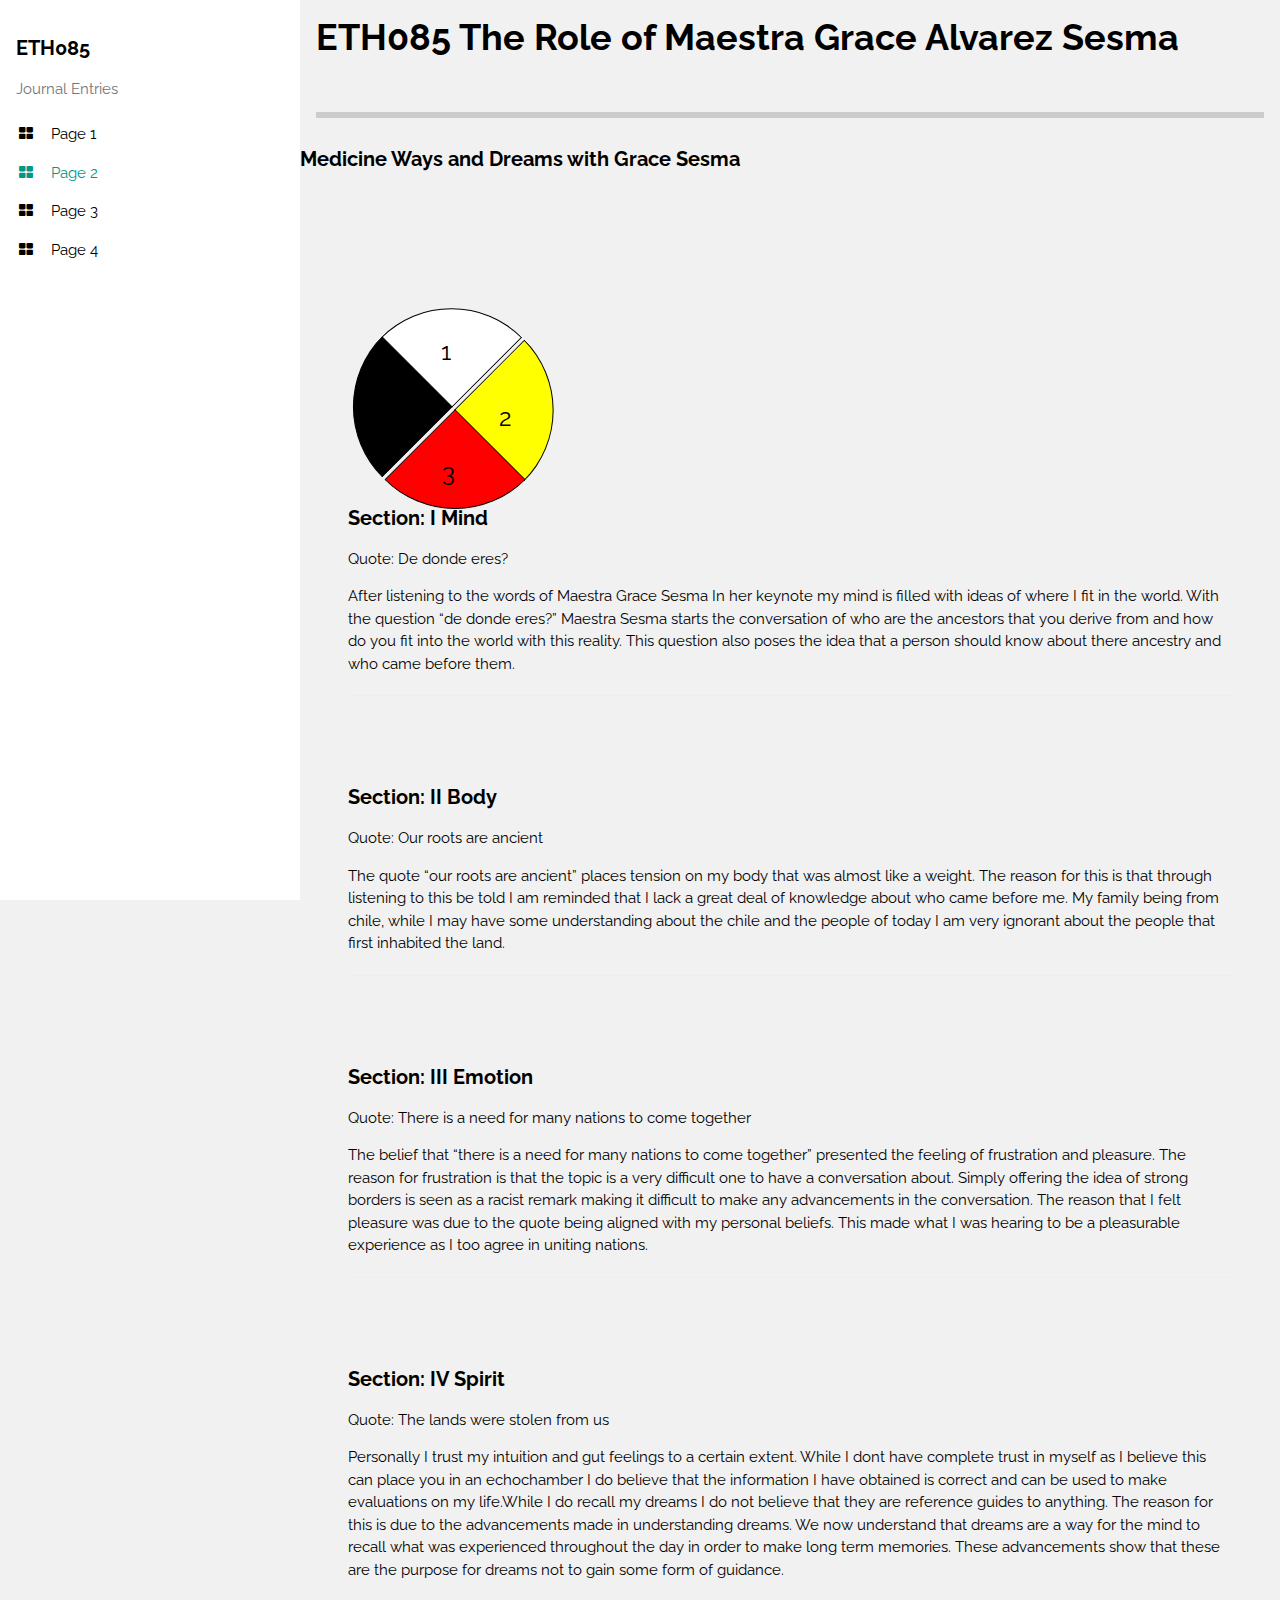
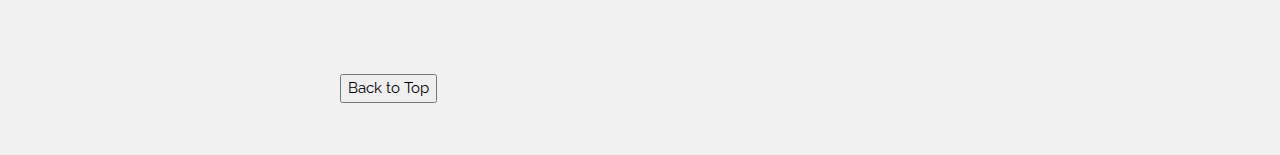
==== commit 1b114b75: "added all of the files" ====
--- a/page2.html
+++ b/page2.html
@@ -31,7 +31,7 @@
 
 <a href="page3.html" onclick="w3_close()" class="w3-bar-item w3-button w3-padding"><i class="fa fa-th-large fa-fw w3-margin-right"></i>Page 3</a> 
 
-<a href="#" onclick="w3_close()" class="w3-bar-item w3-button w3-padding"><i class="fa fa-th-large fa-fw w3-margin-right"></i>Page 4</a> 
+<a href="page4.html" onclick="w3_close()" class="w3-bar-item w3-button w3-padding"><i class="fa fa-th-large fa-fw w3-margin-right"></i>Page 4</a> 
 
   </div>
 
@@ -54,14 +54,10 @@
   </header>
  
 <h4><b>Medicine Ways and Dreams with Grace Sesma</b></h4>
-<p>Lorem ipsum dolor sit amet, officia excepteur ex fugiat reprehenderit enim labore culpa sint ad nisi Lorem pariatur mollit ex esse exercitation amet. Nisi anim cupidatat excepteur officia. Reprehenderit nostrud nostrud ipsum Lorem est aliquip amet voluptate voluptate dolor minim nulla est proident. Nostrud officia pariatur ut officia. Sit irure elit esse ea nulla sunt ex occaecat reprehenderit commodo officia dolor Lorem duis laboris cupidatat officia voluptate. Culpa proident adipisicing id nulla nisi laboris ex in Lorem sunt duis officia eiusmod. Aliqua reprehenderit commodo ex non excepteur duis sunt velit enim. Voluptate laboris sint cupidatat ullamco ut ea consectetur et est culpa et culpa duis.</p>
-
- 
-
   <div class="w3-container w3-padding-large" style="margin-bottom:32px">
  
 
-<div class="w3-third w3-container w3-margin-bottom">
+<div class="w3-third w3-container">
 
 	<!-- Health Wheel -->
 <div class="main">
@@ -87,15 +83,20 @@
 
   <div class="w3-container w3-padding-large" style="margin-bottom:32px">
     <h4><b>Section: I Mind</b></h4>
-    <p>Lorem ipsum dolor sit amet, officia excepteur ex fugiat reprehenderit enim labore culpa sint ad nisi Lorem pariatur mollit ex esse exercitation amet. Nisi anim cupidatat excepteur officia. Reprehenderit nostrud nostrud ipsum Lorem est aliquip amet voluptate voluptate dolor minim nulla est proident. Nostrud officia pariatur ut officia. Sit irure elit esse ea nulla sunt ex occaecat reprehenderit commodo officia dolor Lorem duis laboris cupidatat officia voluptate. Culpa proident adipisicing id nulla nisi laboris ex in Lorem sunt duis officia eiusmod. Aliqua reprehenderit commodo ex non excepteur duis sunt velit enim. Voluptate laboris sint cupidatat ullamco ut ea consectetur et est culpa et culpa duis.</p>
+    <p>Quote: De donde eres?</p>
+    <p>After listening to the words of Maestra Grace Sesma In her keynote my mind is filled with ideas of where I fit in the world. With the question “de donde eres?” Maestra Sesma starts the conversation of who are the ancestors that you derive from and how do you fit into the world with this reality. This question also poses the idea that a person should know about there ancestry and who came before them. 
+    </p>
 
     <hr>
   </div>
 
 
   <div class="w3-container w3-padding-large" style="margin-bottom:32px">
-    <h4><b>Section: II Spirit</b></h4>
-    <p>Lorem ipsum dolor sit amet, officia excepteur ex fugiat reprehenderit enim labore culpa sint ad nisi Lorem pariatur mollit ex esse exercitation amet. Nisi anim cupidatat excepteur officia. Reprehenderit nostrud nostrud ipsum Lorem est aliquip amet voluptate voluptate dolor minim nulla est proident. Nostrud officia pariatur ut officia. Sit irure elit esse ea nulla sunt ex occaecat reprehenderit commodo officia dolor Lorem duis laboris cupidatat officia voluptate. Culpa proident adipisicing id nulla nisi laboris ex in Lorem sunt duis officia eiusmod. Aliqua reprehenderit commodo ex non excepteur duis sunt velit enim. Voluptate laboris sint cupidatat ullamco ut ea consectetur et est culpa et culpa duis.</p>
+    <h4><b>Section: II Body</b></h4>
+    <p>Quote: Our roots are ancient</p>
+    <p>The quote “our roots are ancient” places tension on my body that was almost like a weight. The reason for this is that through listening to this be told I am reminded that I lack a great deal of knowledge about who came before me. My family being from chile, while I may have some understanding about the  chile and the people of today I am very ignorant about the people that first inhabited the land. 
+
+    </p>
 
     <hr>
   </div>
@@ -107,7 +108,8 @@
 
   <div class="w3-container w3-padding-large" style="margin-bottom:32px">
     <h4><b>Section: III Emotion</b></h4>
-    <p>Lorem ipsum dolor sit amet, officia excepteur ex fugiat reprehenderit enim labore culpa sint ad nisi Lorem pariatur mollit ex esse exercitation amet. Nisi anim cupidatat excepteur officia. Reprehenderit nostrud nostrud ipsum Lorem est aliquip amet voluptate voluptate dolor minim nulla est proident. Nostrud officia pariatur ut officia. Sit irure elit esse ea nulla sunt ex occaecat reprehenderit commodo officia dolor Lorem duis laboris cupidatat officia voluptate. Culpa proident adipisicing id nulla nisi laboris ex in Lorem sunt duis officia eiusmod. Aliqua reprehenderit commodo ex non excepteur duis sunt velit enim. Voluptate laboris sint cupidatat ullamco ut ea consectetur et est culpa et culpa duis.</p>
+    <p>Quote: There is a need for many nations to come together</p>
+    <p>The belief that “there is a need for many nations to come together” presented the feeling of frustration and pleasure. The reason for frustration is that the topic is a very difficult one to have a conversation about. Simply offering the idea of strong borders is seen as a racist remark making it difficult to make any advancements in the conversation. The reason that I felt pleasure was due to the quote being aligned with my personal beliefs. This made what I was hearing to be a pleasurable experience as I too agree in uniting nations. </p>
 
     <hr>
   </div>
@@ -118,8 +120,12 @@
 
 
   <div class="w3-container w3-padding-large" style="margin-bottom:32px">
-    <h4><b>Section: IV Body</b></h4>
-    <p>Lorem ipsum dolor sit amet, officia excepteur ex fugiat reprehenderit enim labore culpa sint ad nisi Lorem pariatur mollit ex esse exercitation amet. Nisi anim cupidatat excepteur officia. Reprehenderit nostrud nostrud ipsum Lorem est aliquip amet voluptate voluptate dolor minim nulla est proident. Nostrud officia pariatur ut officia. Sit irure elit esse ea nulla sunt ex occaecat reprehenderit commodo officia dolor Lorem duis laboris cupidatat officia voluptate. Culpa proident adipisicing id nulla nisi laboris ex in Lorem sunt duis officia eiusmod. Aliqua reprehenderit commodo ex non excepteur duis sunt velit enim. Voluptate laboris sint cupidatat ullamco ut ea consectetur et est culpa et culpa duis.</p>
+    <h4><b>Section: IV Spirit</b></h4>
+        <p>Quote: The lands were stolen from us</p>
+    <p>Personally I trust my intuition and gut feelings to a certain extent. While I dont have complete trust in myself as I believe this can place you in an echochamber I do believe that the information I have obtained is correct and can be used to make evaluations on my life.While I do recall my dreams I do not believe that they are reference guides to anything. The reason for this is due to the advancements made in understanding dreams. We now understand that dreams are a way for the mind to recall what was experienced throughout the day in order to make long term memories. These advancements show that these are the purpose for dreams not to gain some form of guidance.  
+
+
+    </p>
 
     <hr>
   </div>
--- a/style.css
+++ b/style.css
@@ -377,3 +377,6 @@
   100% { left: 100%; }
 }
 
+.change-height {
+	height: 460px;
+}
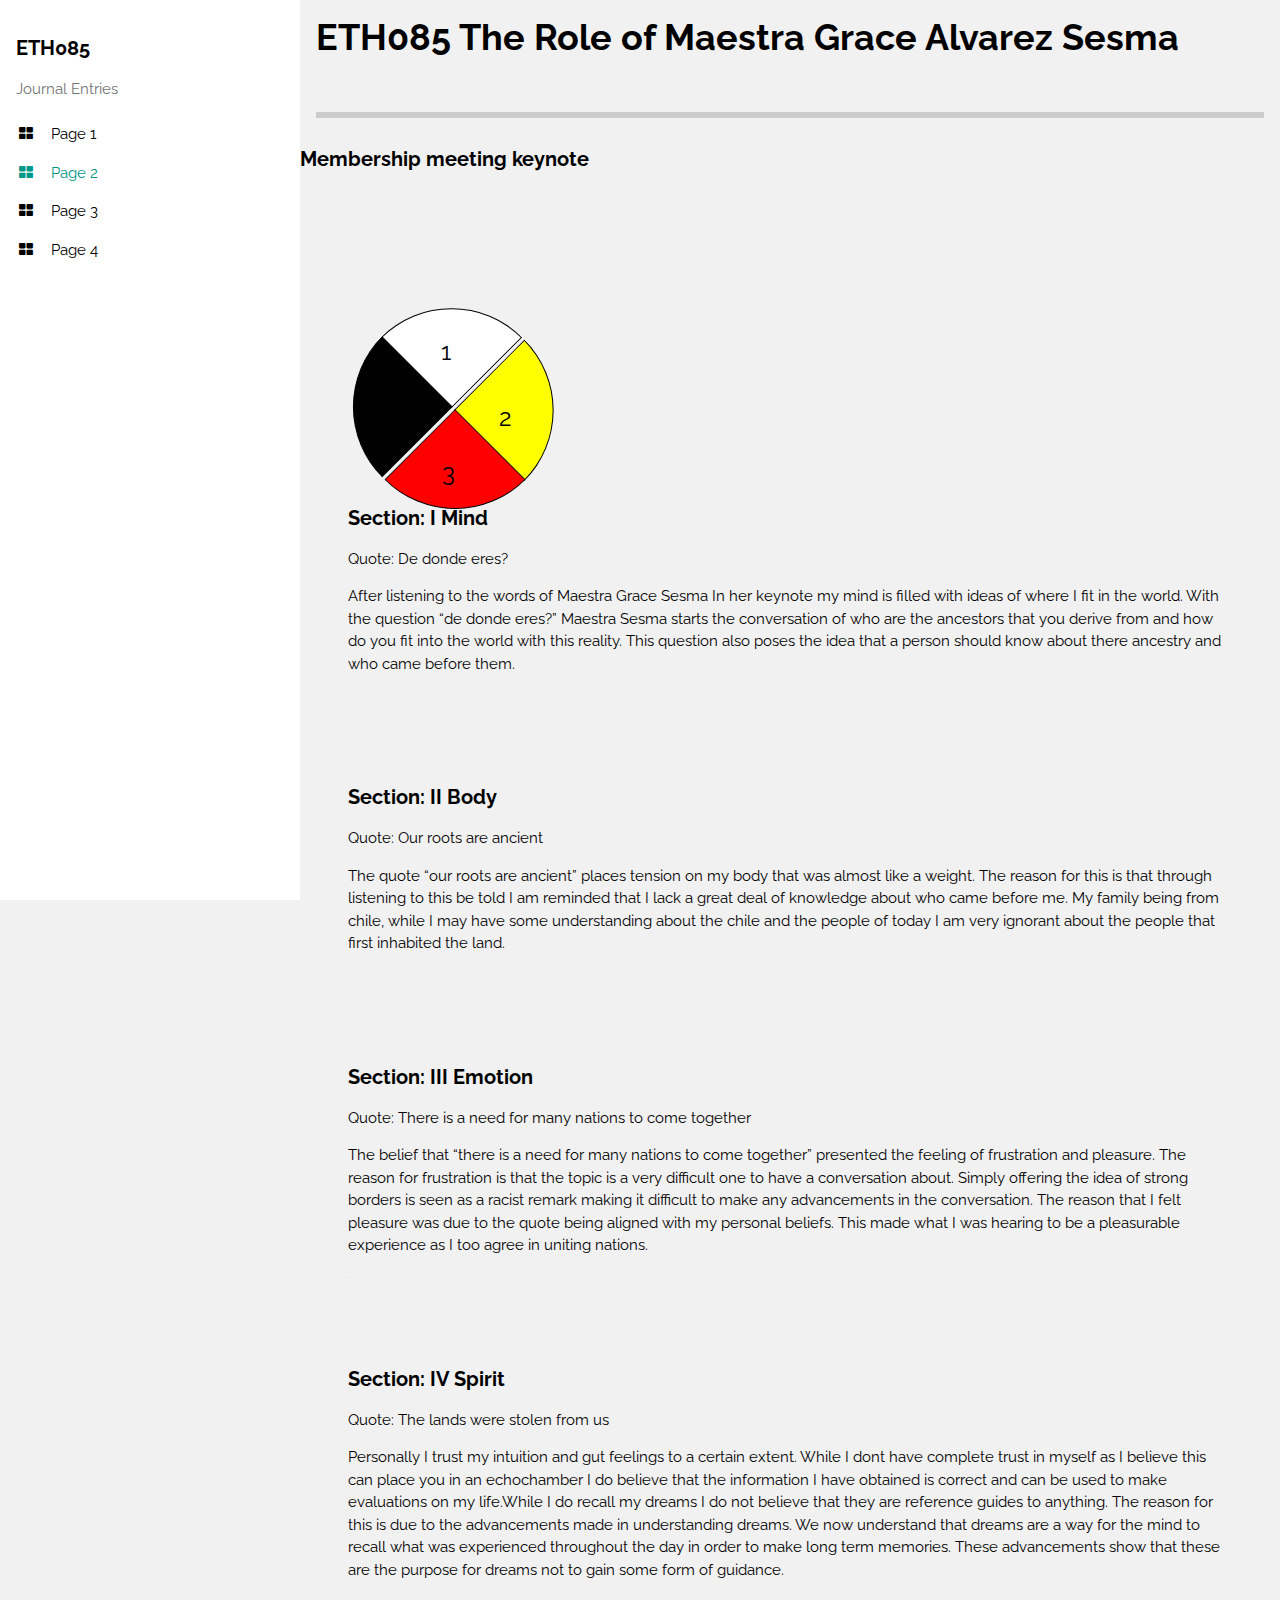
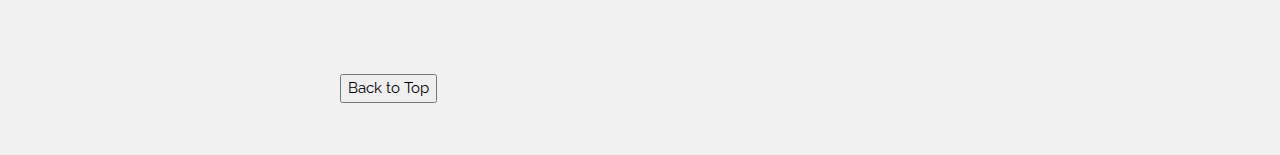
==== commit 490213f2: "fixed writing" ====
--- a/page2.html
+++ b/page2.html
@@ -53,7 +53,7 @@
     </div>
   </header>
  
-<h4><b>Medicine Ways and Dreams with Grace Sesma</b></h4>
+<h4><b>Membership meeting keynote</b></h4>
   <div class="w3-container w3-padding-large" style="margin-bottom:32px">
  
 
